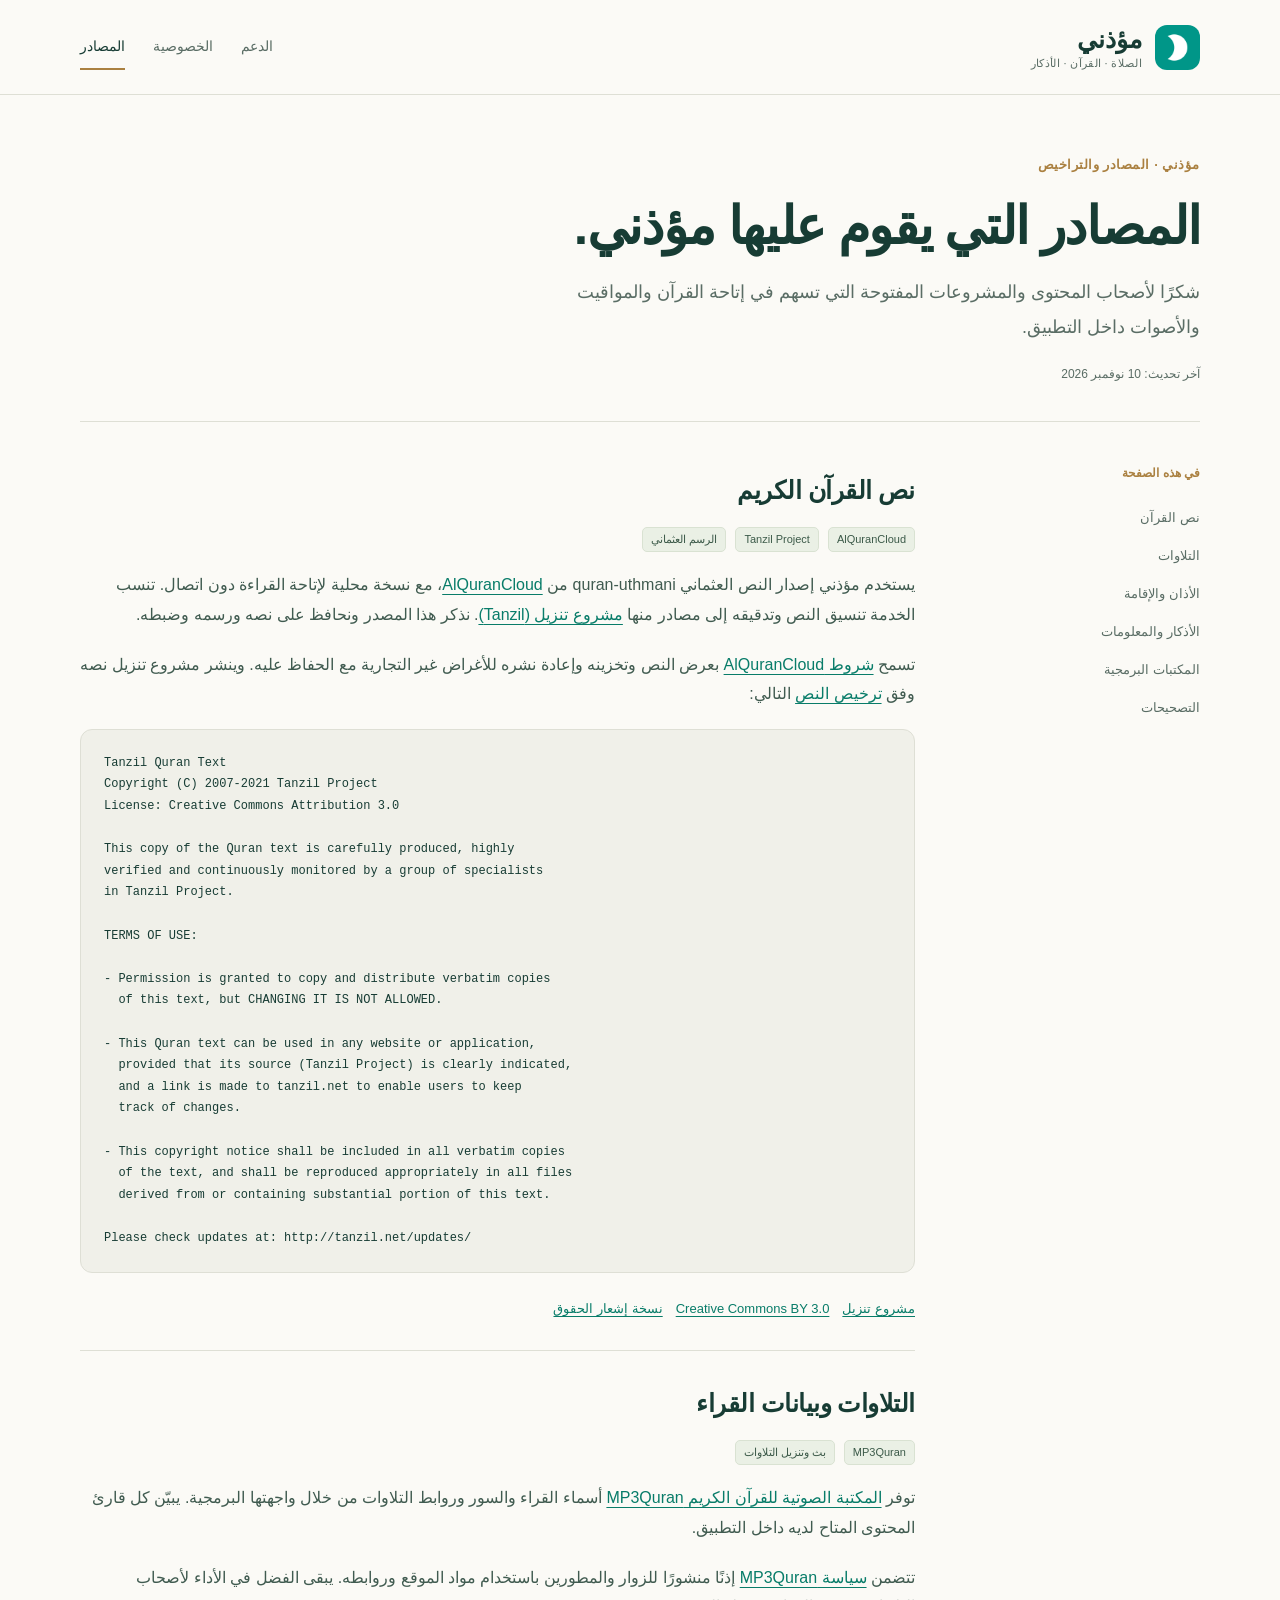
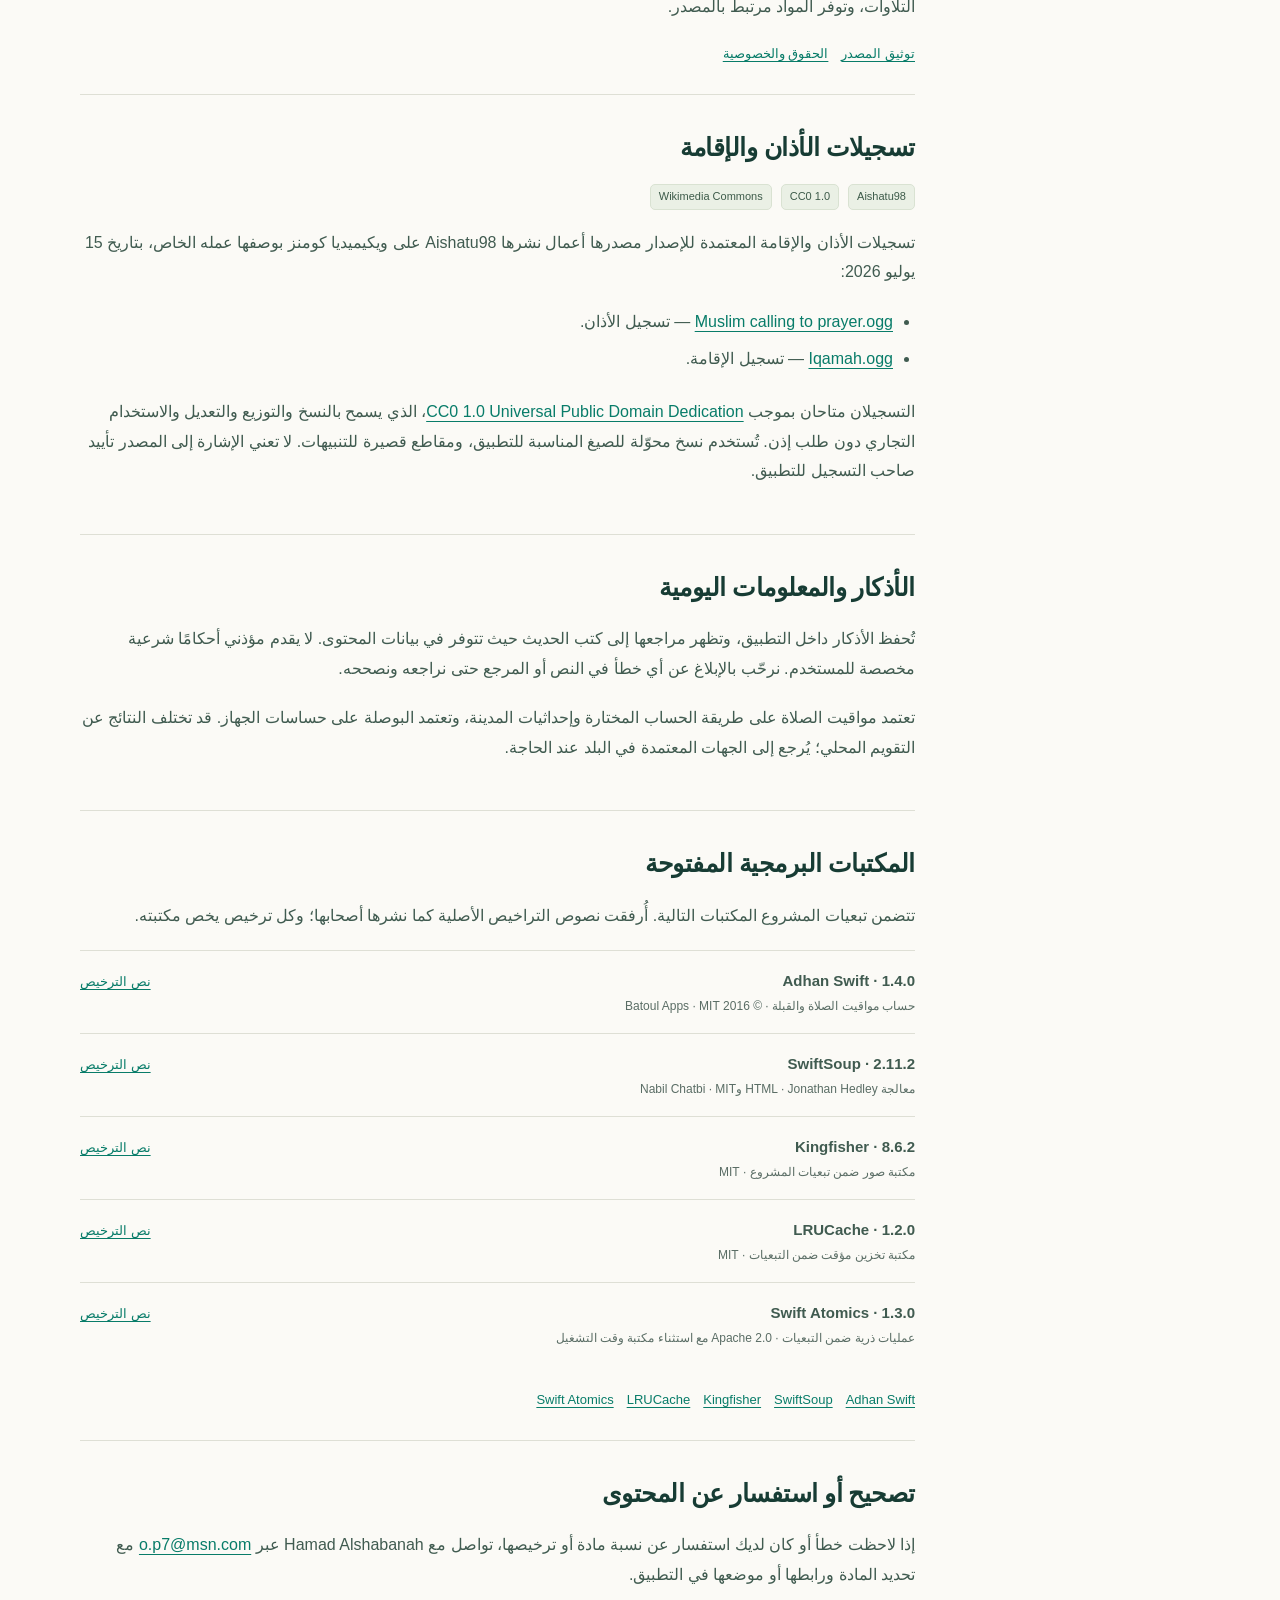
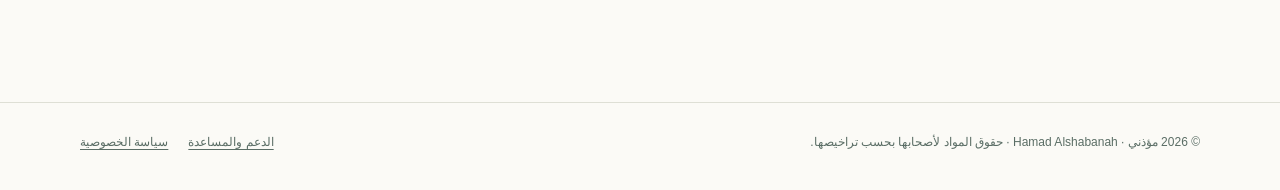
==== docs/sources.html @ fa2d1a16 "Add Moatheny support, privacy, and content license pages" ====
<!doctype html>
<html lang="ar" dir="rtl">
<head>
  <meta charset="utf-8">
  <meta name="viewport" content="width=device-width, initial-scale=1">
  <meta name="theme-color" content="#113e34">
  <title>المصادر والتراخيص — مؤذني</title>
  <meta name="description" content="مصادر محتوى مؤذني وتراخيص القرآن والتلاوات وأصوات الأذان والإقامة والمكتبات البرمجية.">
  <link rel="canonical" href="https://hamads85.github.io/Moatheny/sources.html">
  <link rel="icon" type="image/png" href="assets/app-icon.png">
  <link rel="apple-touch-icon" href="assets/app-icon.png">
  <link rel="stylesheet" href="assets/style.css">
</head>
<body>
  <a class="skip" href="#main">انتقل إلى المحتوى</a>
  <header class="site-header"><div class="wrap header-inner"><a class="brand" href="index.html" aria-label="مؤذني — الصفحة الرئيسية"><img src="assets/app-icon.png" width="45" height="45" alt=""><span><span class="brand-name">مؤذني</span><span class="brand-note">الصلاة · القرآن · الأذكار</span></span></a><nav class="nav" aria-label="التنقل الرئيسي"><a href="index.html">الدعم</a><a href="privacy.html">الخصوصية</a><a href="sources.html" aria-current="page">المصادر</a></nav></div></header>
  <main id="main" class="wrap">
    <header class="page-header">
      <span class="eyebrow">مؤذني · المصادر والتراخيص</span>
      <h1>المصادر التي يقوم عليها مؤذني.</h1>
      <p class="lead">شكرًا لأصحاب المحتوى والمشروعات المفتوحة التي تسهم في إتاحة القرآن والمواقيت والأصوات داخل التطبيق.</p>
      <div class="meta"><span>آخر تحديث: <time datetime="2026-11-10">10 نوفمبر 2026</time></span></div>
    </header>
    <div class="article-layout">
      <nav class="toc" aria-label="محتويات المصادر"><span class="toc-title">في هذه الصفحة</span><a href="#quran">نص القرآن</a><a href="#recitations">التلاوات</a><a href="#adhan-audio">الأذان والإقامة</a><a href="#azkar">الأذكار والمعلومات</a><a href="#libraries">المكتبات البرمجية</a><a href="#corrections">التصحيحات</a></nav>
      <article class="article">
        <section id="quran">
          <h2>نص القرآن الكريم</h2>
          <div class="source-meta"><span class="tag" lang="en" dir="ltr">AlQuranCloud</span><span class="tag" lang="en" dir="ltr">Tanzil Project</span><span class="tag">الرسم العثماني</span></div>
          <p>يستخدم مؤذني إصدار النص العثماني <span lang="en" dir="ltr">quran-uthmani</span> من <a href="https://alquran.cloud/">AlQuranCloud</a>، مع نسخة محلية لإتاحة القراءة دون اتصال. تنسب الخدمة تنسيق النص وتدقيقه إلى مصادر منها <a href="https://tanzil.net/">مشروع تنزيل (Tanzil)</a>. نذكر هذا المصدر ونحافظ على نصه ورسمه وضبطه.</p>
          <p>تسمح <a href="https://alquran.cloud/terms-and-conditions">شروط AlQuranCloud</a> بعرض النص وتخزينه وإعادة نشره للأغراض غير التجارية مع الحفاظ عليه. وينشر مشروع تنزيل نصه وفق <a href="https://tanzil.net/docs/Text_License">ترخيص النص</a> التالي:</p>
          <pre class="license" lang="en" dir="ltr">Tanzil Quran Text
Copyright (C) 2007-2021 Tanzil Project
License: Creative Commons Attribution 3.0

This copy of the Quran text is carefully produced, highly
verified and continuously monitored by a group of specialists
in Tanzil Project.

TERMS OF USE:

- Permission is granted to copy and distribute verbatim copies
  of this text, but CHANGING IT IS NOT ALLOWED.

- This Quran text can be used in any website or application,
  provided that its source (Tanzil Project) is clearly indicated,
  and a link is made to tanzil.net to enable users to keep
  track of changes.

- This copyright notice shall be included in all verbatim copies
  of the text, and shall be reproduced appropriately in all files
  derived from or containing substantial portion of this text.

Please check updates at: http://tanzil.net/updates/</pre>
          <div class="license-links"><a href="https://tanzil.net/">مشروع تنزيل</a><a href="https://creativecommons.org/licenses/by/3.0/">Creative Commons BY 3.0</a><a href="licenses/Tanzil-NOTICE.txt">نسخة إشعار الحقوق</a></div>
        </section>
        <section id="recitations">
          <h2>التلاوات وبيانات القراء</h2>
          <div class="source-meta"><span class="tag" lang="en" dir="ltr">MP3Quran</span><span class="tag">بث وتنزيل التلاوات</span></div>
          <p>توفر <a href="https://www.mp3quran.net/ar">المكتبة الصوتية للقرآن الكريم MP3Quran</a> أسماء القراء والسور وروابط التلاوات من خلال واجهتها البرمجية. يبيّن كل قارئ المحتوى المتاح لديه داخل التطبيق.</p>
          <p>تتضمن <a href="https://apiquran.mp3quran.net/sw/privacy">سياسة MP3Quran</a> إذنًا منشورًا للزوار والمطورين باستخدام مواد الموقع وروابطه. يبقى الفضل في الأداء لأصحاب التلاوات، وتوفر المواد مرتبط بالمصدر.</p>
          <div class="license-links"><a href="https://www.mp3quran.net/ar/api">توثيق المصدر</a><a href="https://apiquran.mp3quran.net/sw/privacy">الحقوق والخصوصية</a></div>
        </section>
        <section id="adhan-audio">
          <h2>تسجيلات الأذان والإقامة</h2>
          <div class="source-meta"><span class="tag" lang="en" dir="ltr">Aishatu98</span><span class="tag" lang="en" dir="ltr">CC0 1.0</span><span class="tag" lang="en" dir="ltr">Wikimedia Commons</span></div>
          <p>تسجيلات الأذان والإقامة المعتمدة للإصدار مصدرها أعمال نشرها <span lang="en" dir="ltr">Aishatu98</span> على ويكيميديا كومنز بوصفها عمله الخاص، بتاريخ 15 يوليو 2026:</p>
          <ul>
            <li><a href="https://commons.wikimedia.org/wiki/File:Muslim_calling_to_prayer.ogg" lang="en" dir="ltr">Muslim calling to prayer.ogg</a> — تسجيل الأذان.</li>
            <li><a href="https://commons.wikimedia.org/wiki/File:Iqamah.ogg" lang="en" dir="ltr">Iqamah.ogg</a> — تسجيل الإقامة.</li>
          </ul>
          <p>التسجيلان متاحان بموجب <a href="https://creativecommons.org/publicdomain/zero/1.0/">CC0 1.0 Universal Public Domain Dedication</a>، الذي يسمح بالنسخ والتوزيع والتعديل والاستخدام التجاري دون طلب إذن. تُستخدم نسخ محوّلة للصيغ المناسبة للتطبيق، ومقاطع قصيرة للتنبيهات. لا تعني الإشارة إلى المصدر تأييد صاحب التسجيل للتطبيق.</p>
        </section>
        <section id="azkar">
          <h2>الأذكار والمعلومات اليومية</h2>
          <p>تُحفظ الأذكار داخل التطبيق، وتظهر مراجعها إلى كتب الحديث حيث تتوفر في بيانات المحتوى. لا يقدم مؤذني أحكامًا شرعية مخصصة للمستخدم. نرحّب بالإبلاغ عن أي خطأ في النص أو المرجع حتى نراجعه ونصححه.</p>
          <p>تعتمد مواقيت الصلاة على طريقة الحساب المختارة وإحداثيات المدينة، وتعتمد البوصلة على حساسات الجهاز. قد تختلف النتائج عن التقويم المحلي؛ يُرجع إلى الجهات المعتمدة في البلد عند الحاجة.</p>
        </section>
        <section id="libraries">
          <h2>المكتبات البرمجية المفتوحة</h2>
          <p>تتضمن تبعيات المشروع المكتبات التالية. أُرفقت نصوص التراخيص الأصلية كما نشرها أصحابها؛ وكل ترخيص يخص مكتبته.</p>
          <ul class="dependency-list">
            <li><div><strong lang="en" dir="ltr">Adhan Swift · 1.4.0</strong><span>حساب مواقيت الصلاة والقبلة · © 2016 Batoul Apps · MIT</span></div><a href="licenses/adhan-swift-LICENSE.txt">نص الترخيص</a></li>
            <li><div><strong lang="en" dir="ltr">SwiftSoup · 2.11.2</strong><span>معالجة HTML · Jonathan Hedley وNabil Chatbi · MIT</span></div><a href="licenses/SwiftSoup-LICENSE.txt">نص الترخيص</a></li>
            <li><div><strong lang="en" dir="ltr">Kingfisher · 8.6.2</strong><span>مكتبة صور ضمن تبعيات المشروع · MIT</span></div><a href="licenses/Kingfisher-LICENSE.txt">نص الترخيص</a></li>
            <li><div><strong lang="en" dir="ltr">LRUCache · 1.2.0</strong><span>مكتبة تخزين مؤقت ضمن التبعيات · MIT</span></div><a href="licenses/LRUCache-LICENSE.txt">نص الترخيص</a></li>
            <li><div><strong lang="en" dir="ltr">Swift Atomics · 1.3.0</strong><span>عمليات ذرية ضمن التبعيات · Apache 2.0 مع استثناء مكتبة وقت التشغيل</span></div><a href="licenses/swift-atomics-LICENSE.txt">نص الترخيص</a></li>
          </ul>
          <div class="license-links"><a href="https://github.com/batoulapps/adhan-swift">Adhan Swift</a><a href="https://github.com/scinfu/SwiftSoup">SwiftSoup</a><a href="https://github.com/onevcat/Kingfisher">Kingfisher</a><a href="https://github.com/nicklockwood/LRUCache">LRUCache</a><a href="https://github.com/apple/swift-atomics">Swift Atomics</a></div>
        </section>
        <section id="corrections">
          <h2>تصحيح أو استفسار عن المحتوى</h2>
          <p>إذا لاحظت خطأ أو كان لديك استفسار عن نسبة مادة أو ترخيصها، تواصل مع <span lang="en" dir="ltr">Hamad Alshabanah</span> عبر <a href="mailto:o.p7@msn.com" dir="ltr">o.p7@msn.com</a> مع تحديد المادة ورابطها أو موضعها في التطبيق.</p>
        </section>
      </article>
    </div>
  </main>
  <footer class="site-footer"><div class="wrap footer-inner"><p>© 2026 مؤذني · <span lang="en" dir="ltr">Hamad Alshabanah</span> · حقوق المواد لأصحابها بحسب تراخيصها.</p><div class="footer-links"><a href="index.html">الدعم والمساعدة</a><a href="privacy.html">سياسة الخصوصية</a></div></div></footer>
</body>
</html>
---- docs/assets/style.css ----
:root{color-scheme:light;--ink:#173c34;--muted:#5a6d65;--green:#087c69;--deep:#113e34;--teal:#00998a;--gold:#aa8040;--paper:#fbfaf6;--line:#dedfd5;--white:#fff;--soft:#eef3eb;--radius:22px}
*{box-sizing:border-box}
html{scroll-behavior:smooth;scroll-padding-top:100px}
body{margin:0;background:var(--paper);color:var(--ink);font-family:-apple-system,BlinkMacSystemFont,"Segoe UI",Tahoma,Arial,sans-serif;font-size:17px;line-height:1.85;-webkit-font-smoothing:antialiased}
a{color:var(--green);text-underline-offset:.22em;text-decoration-thickness:1px}
a:hover{text-decoration-thickness:2px}
a:focus-visible,summary:focus-visible{outline:3px solid var(--gold);outline-offset:5px;border-radius:5px}
img{max-width:100%;height:auto;display:block}
button,a{-webkit-tap-highlight-color:transparent}
::selection{background:#d8e8d6;color:var(--deep)}
.wrap{width:min(1120px,calc(100% - 64px));margin-inline:auto}
.skip{position:absolute;inset-block-start:-100px;inset-inline-start:24px;padding:10px 18px;background:var(--deep);color:white;z-index:10}
.skip:focus{inset-block-start:8px}
.site-header{border-bottom:1px solid var(--line);background:rgba(251,250,246,.96)}
.header-inner{display:flex;align-items:center;justify-content:space-between;gap:30px;min-height:94px}
.brand{display:flex;align-items:center;gap:13px;color:var(--ink);text-decoration:none;flex-shrink:0}
.brand img{width:45px;height:45px;border-radius:12px}
.brand-name{display:block;font-size:25px;font-weight:750;line-height:1.3}
.brand-note{display:block;font-size:11px;color:var(--muted);letter-spacing:.03em;line-height:1.5}
.nav{display:flex;flex-wrap:wrap;align-items:center;gap:28px;font-size:14px}
.nav a{color:var(--muted);text-decoration:none;padding:10px 0}
.nav a:hover,.nav a[aria-current=page]{color:var(--ink)}
.nav a[aria-current=page]{box-shadow:inset 0 -2px var(--gold)}
.eyebrow{display:block;color:var(--gold);font-size:13px;font-weight:700;letter-spacing:.04em;margin-bottom:20px}
h1,h2,h3,p{margin-top:0}
h1{font-size:clamp(38px,5.4vw,67px);line-height:1.35;font-weight:760;letter-spacing:-1.4px;margin-bottom:24px}
h2{font-size:clamp(26px,3vw,35px);line-height:1.5;letter-spacing:-.5px;margin-bottom:18px}
h3{font-size:20px;line-height:1.6;margin-bottom:10px}
p{margin-bottom:20px}
.lead{color:var(--muted);font-size:19px;line-height:1.95;max-width:650px}
.hero{padding-block:74px 70px;display:grid;grid-template-columns:minmax(0,1.45fr) minmax(240px,.8fr);align-items:center;gap:80px}
.hero-copy h1 span{color:var(--green)}
.hero-copy .lead{max-width:600px}
.hero-art{position:relative;min-height:330px;display:flex;justify-content:center;align-items:center}
.icon-panel{width:min(300px,100%);aspect-ratio:1;border-radius:64px;padding:24px;background:#e7eee5;border:1px solid #d7e0d3;transform:rotate(-7deg)}
.icon-panel img{width:100%;border-radius:46px;transform:rotate(7deg);box-shadow:0 20px 35px -20px #113e3455}
.hero-art:before,.hero-art:after{content:"";position:absolute;border:1px solid #b8c6b5;border-radius:50%;z-index:-1}
.hero-art:before{width:330px;height:330px}
.hero-art:after{width:365px;height:365px;border-style:dashed;opacity:.65}
.actions{display:flex;flex-wrap:wrap;align-items:center;gap:14px;margin-top:28px}
.button{display:inline-flex;align-items:center;justify-content:center;gap:10px;padding:11px 23px;border-radius:10px;font-size:15px;font-weight:650;text-decoration:none;border:1px solid var(--green);background:var(--green);color:white;min-height:50px}
.button:hover{background:var(--deep);border-color:var(--deep)}
.button.secondary{background:transparent;border-color:#bbc8ba;color:var(--ink)}
.button.secondary:hover{background:var(--soft)}
.small-note{display:block;color:var(--muted);font-size:13px;margin-top:18px}
.feature-strip{background:var(--deep);color:#f7faf3;border-radius:var(--radius);padding:36px 40px;display:grid;grid-template-columns:repeat(3,1fr);gap:35px}
.feature-strip section+section{border-inline-start:1px solid #ffffff25;padding-inline-start:35px}
.feature-strip h2{font-size:19px;margin:0 0 8px}
.feature-strip p{font-size:14px;color:#c4d5c9;margin:0;line-height:1.9}
.feature-number{color:#d8b579;font-size:11px;letter-spacing:.15em;display:block;margin-bottom:8px}
.section{padding-block:72px;border-bottom:1px solid var(--line)}
.section-heading{max-width:620px;margin-bottom:35px}
.section-heading p{color:var(--muted)}
.support-layout{display:grid;grid-template-columns:260px minmax(0,1fr);gap:65px;align-items:start}
.contact-aside{background:var(--soft);padding:27px;border-radius:16px}
.contact-aside p{color:var(--muted);font-size:14px;margin-bottom:16px}
.email{direction:ltr;unicode-bidi:isolate;font-weight:650;font-size:17px}
.contact-aside .label{display:block;color:var(--muted);font-size:12px;margin-top:18px}
.faq details{border-top:1px solid var(--line);padding:0}
.faq details:last-child{border-bottom:1px solid var(--line)}
.faq summary{padding:22px 0;cursor:pointer;font-size:18px;font-weight:650;list-style:none;display:flex;align-items:center;justify-content:space-between;gap:20px}
.faq summary::-webkit-details-marker{display:none}
.faq summary:after{content:"+";color:var(--gold);font-size:24px;font-weight:400;line-height:1;flex-shrink:0}
.faq details[open] summary:after{content:"−"}
.faq details p,.faq details ul{font-size:15px;color:var(--muted);margin-bottom:22px;max-width:690px}
.faq details ul{padding-inline-start:22px}
.info-links{display:grid;grid-template-columns:1fr 1fr;gap:24px;padding-block:42px}
.info-link{border:1px solid var(--line);border-radius:16px;padding:27px 30px;text-decoration:none;display:block;background:#ffffff70}
.info-link .link-title{color:var(--ink);display:block;font-size:20px;font-weight:650;margin-bottom:5px}
.info-link .link-copy{color:var(--muted);display:block;font-size:14px}
.info-link:hover{border-color:var(--green);background:var(--white)}
.site-footer{border-top:1px solid var(--line);padding:28px 0 36px;color:var(--muted);font-size:12px}
.footer-inner{display:flex;justify-content:space-between;gap:20px;align-items:center;flex-wrap:wrap}
.footer-inner p{margin:0}
.footer-links{display:flex;gap:20px;flex-wrap:wrap}
.footer-links a{color:var(--muted)}
.page-header{padding-block:58px 35px;border-bottom:1px solid var(--line)}
.page-header h1{font-size:clamp(34px,4.5vw,52px);margin-bottom:14px}
.page-header .eyebrow{margin-bottom:14px}
.page-header .lead{font-size:18px;margin-bottom:18px}
.meta{font-size:12px;color:var(--muted);display:flex;gap:18px;flex-wrap:wrap;align-items:center}
.language-link{border:1px solid #b9c7b8;border-radius:7px;padding:4px 13px;text-decoration:none;font-size:13px}
.article-layout{display:grid;grid-template-columns:220px minmax(0,1fr);gap:65px;padding-block:40px 65px;align-items:start}
.toc{position:sticky;top:28px;font-size:13px}
.toc-title{color:var(--gold);font-weight:700;font-size:12px;display:block;margin-bottom:15px}
.toc a{display:block;text-decoration:none;color:var(--muted);padding:7px 0}
.toc a:hover{color:var(--green)}
.article{min-width:0;font-size:16px}
.article section{padding-block:8px 28px;margin-bottom:24px;border-bottom:1px solid var(--line)}
.article section:last-child{border-bottom:0;margin-bottom:0}
.article h2{font-size:25px;line-height:1.65;margin-bottom:16px}
.article h3{font-size:18px;margin-top:24px}
.article p,.article li{color:#405b50}
.article ul{padding-inline-start:22px;margin-top:0;margin-bottom:23px}
.article li{margin-block:8px}
.policy-intro{background:var(--soft);border-inline-start:3px solid var(--gold);border-radius:0 12px 12px 0;padding:25px 28px;margin-bottom:34px}
.policy-intro p:last-child{margin-bottom:0}
.article a{overflow-wrap:anywhere}
.article .english{direction:ltr;text-align:left;border-top:2px solid var(--deep);padding-top:36px;margin-top:42px}
.english .eyebrow{letter-spacing:.1em;font-size:11px}
.english h2{line-height:1.4}
.english p,.english li{line-height:1.8}
.source-meta{display:flex;gap:9px;flex-wrap:wrap;margin-bottom:18px}
.tag{font-size:11px;line-height:1.6;background:#eaf0e5;border:1px solid #d9e2d2;color:#3c5a49;border-radius:5px;padding:3px 8px}
.license{background:#f0f0e9;border:1px solid var(--line);border-radius:12px;padding:23px;direction:ltr;text-align:left;white-space:pre-wrap;font-family:ui-monospace,SFMono-Regular,Consolas,monospace;font-size:12px;line-height:1.8;overflow-wrap:anywhere;margin:18px 0 24px}
.license-links{display:flex;flex-wrap:wrap;gap:13px;font-size:13px;margin-top:13px}
.dependency-list{padding:0!important;list-style:none}
.dependency-list li{border-top:1px solid var(--line);padding-block:16px;margin:0;display:flex;align-items:baseline;justify-content:space-between;gap:20px}
.dependency-list strong{font-size:15px;display:block}
.dependency-list span{display:block;color:var(--muted);font-size:12px}
.dependency-list a{font-size:13px;white-space:nowrap}
@media(min-width:1500px){.hero{padding-block:100px 90px}}
@media(max-width:900px){.hero{gap:35px;grid-template-columns:minmax(0,1.25fr) minmax(220px,.75fr)}.hero-art{min-height:270px}.icon-panel{width:230px;padding:18px;border-radius:52px}.icon-panel img{border-radius:35px}.hero-art:before{width:260px;height:260px}.hero-art:after{width:290px;height:290px}.support-layout{grid-template-columns:220px minmax(0,1fr);gap:35px}.article-layout{grid-template-columns:170px minmax(0,1fr);gap:35px}.feature-strip{padding:30px;gap:24px}.feature-strip section+section{padding-inline-start:24px}}
@media(max-width:680px){.wrap{width:calc(100% - 40px)}.header-inner{min-height:85px;gap:16px}.brand-name{font-size:22px}.brand-note{font-size:10px}.brand img{width:39px;height:39px;border-radius:10px}.nav{gap:16px;font-size:12px}.nav a{padding-block:8px}.hero{padding-block:42px 38px;grid-template-columns:1fr;gap:22px}.hero-art{min-height:225px;grid-row:1}.icon-panel{width:170px;border-radius:40px;padding:12px}.icon-panel img{border-radius:28px}.hero-art:before{width:200px;height:200px}.hero-art:after{width:226px;height:226px}.hero-copy{text-align:center}.hero-copy .eyebrow{margin-bottom:12px}.hero-copy h1{font-size:42px;margin-bottom:18px;letter-spacing:-1px}.hero-copy .lead{font-size:17px}.actions{justify-content:center}.feature-strip{grid-template-columns:1fr;padding:27px;gap:23px}.feature-strip section+section{border-inline-start:0;border-top:1px solid #ffffff25;padding-inline-start:0;padding-top:22px}.feature-strip h2{font-size:19px}.feature-strip p{font-size:14px}.section{padding-block:43px}.section-heading{margin-bottom:24px}.support-layout{grid-template-columns:1fr;gap:28px}.contact-aside{padding:23px}.faq summary{font-size:16px;padding-block:20px}.info-links{grid-template-columns:1fr;gap:16px;padding-block:30px}.info-link{padding:23px}.site-footer{padding-block:25px}.footer-inner{gap:15px}.footer-links{gap:17px}.page-header{padding-top:39px}.page-header .lead{font-size:16px}.article-layout{grid-template-columns:1fr;gap:26px;padding-block:26px 40px}.toc{position:static;display:flex;flex-wrap:wrap;column-gap:20px;row-gap:0;border-bottom:1px solid var(--line);padding-bottom:20px}.toc-title{width:100%;margin-bottom:6px}.toc a{font-size:12px;padding-block:4px}.article{font-size:15px}.article h2{font-size:23px}.policy-intro{padding:22px}.article section{padding-bottom:20px;margin-bottom:20px}.dependency-list li{align-items:center}.license{padding:17px;font-size:11px}}
@media(max-width:400px){.wrap{width:calc(100% - 30px)}.header-inner{align-items:center;gap:12px;flex-wrap:wrap;padding-block:16px}.nav{width:100%;justify-content:space-between;gap:12px}.hero-copy h1{font-size:36px}.button{width:100%}}
@media(prefers-reduced-motion:reduce){html{scroll-behavior:auto}}
@media print{.site-header,.site-footer,.toc,.actions,.skip{display:none}.wrap{width:100%}.article-layout{display:block}.article a{color:inherit}.article section{break-inside:avoid}.hero-art:before,.hero-art:after{display:none}}
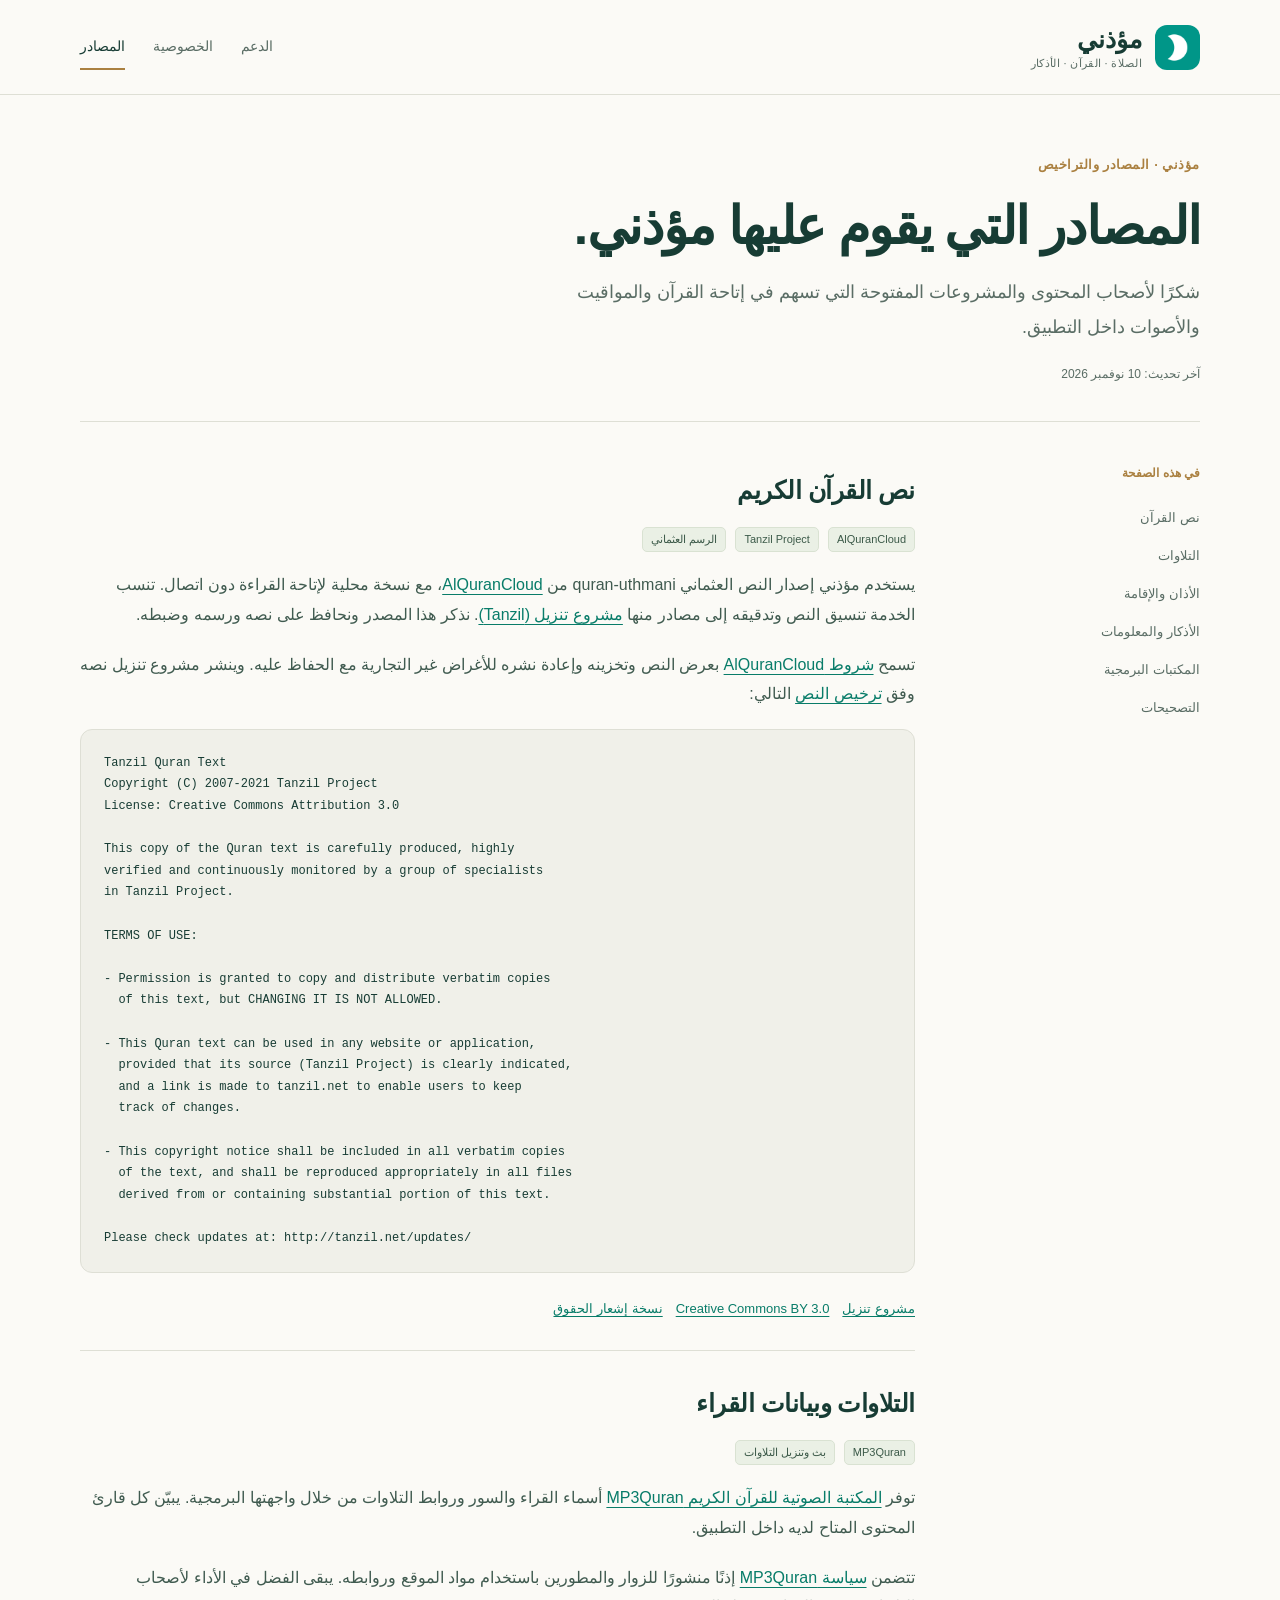
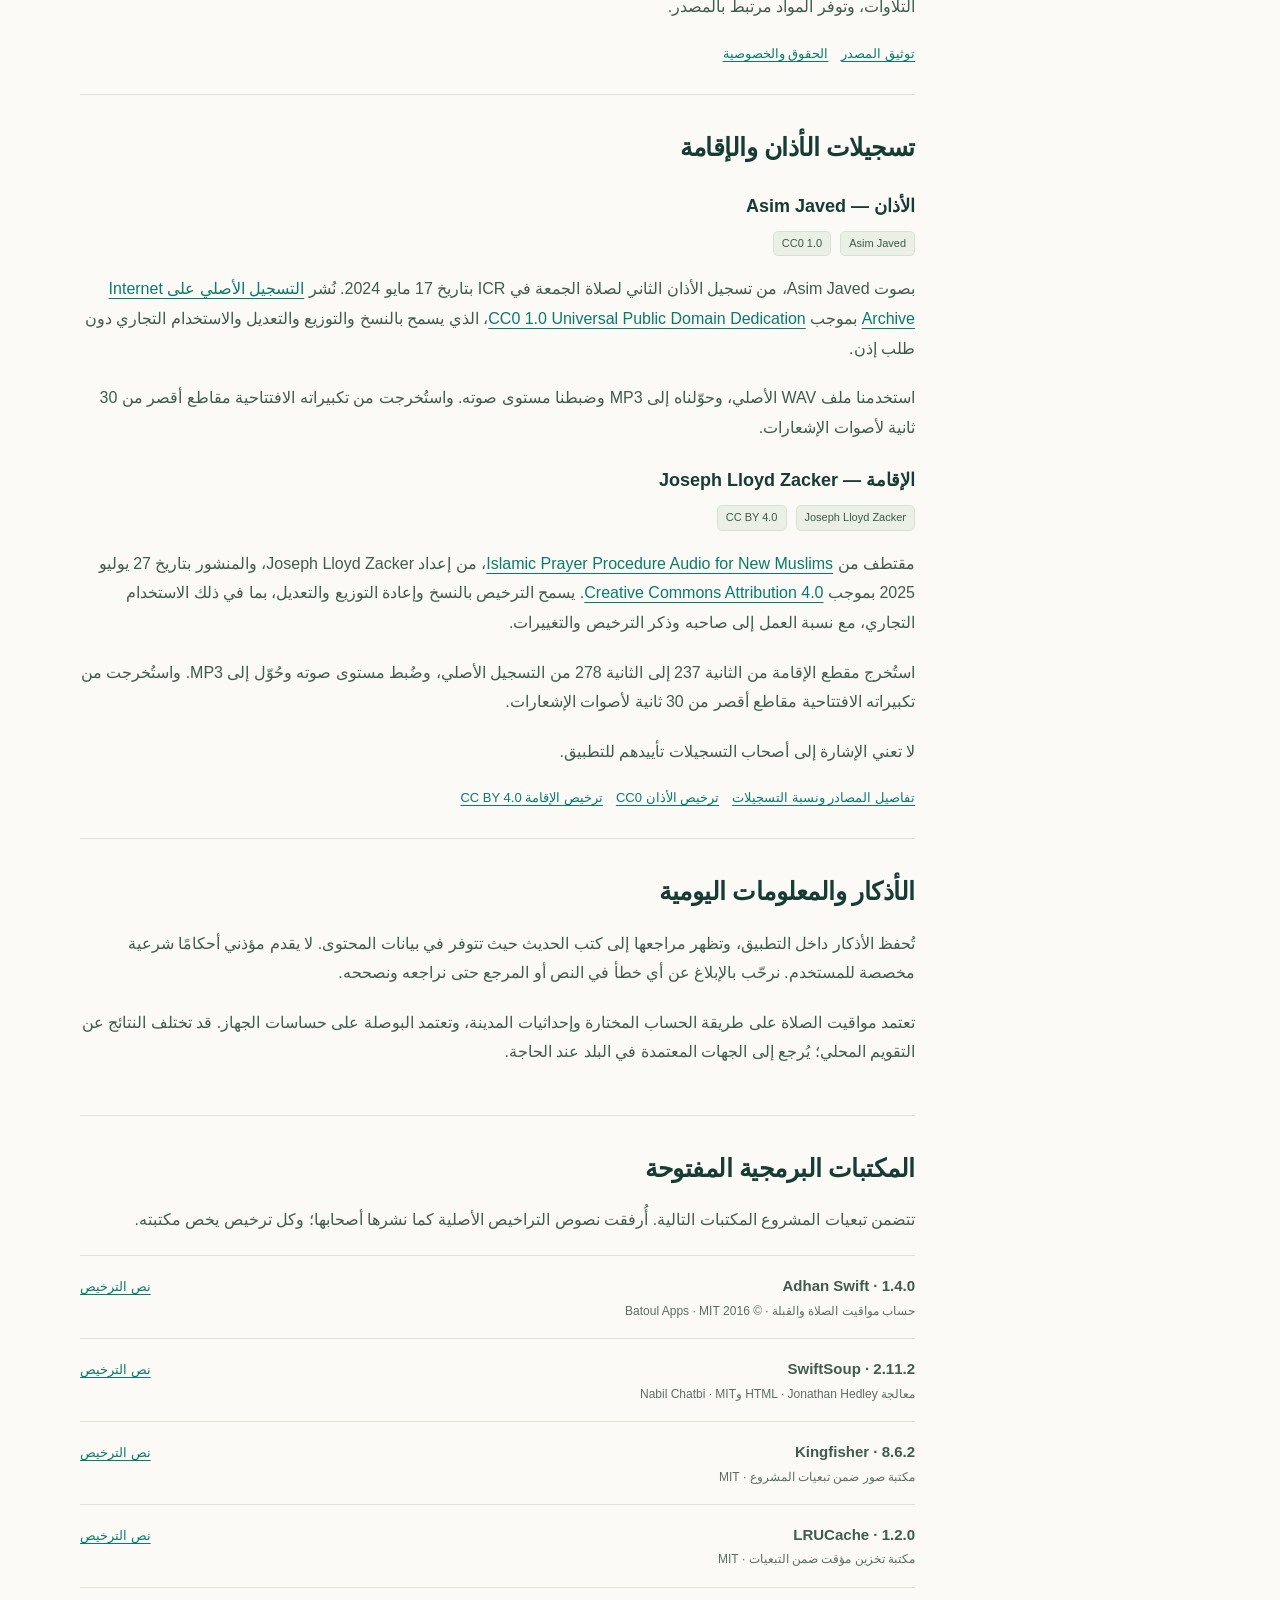
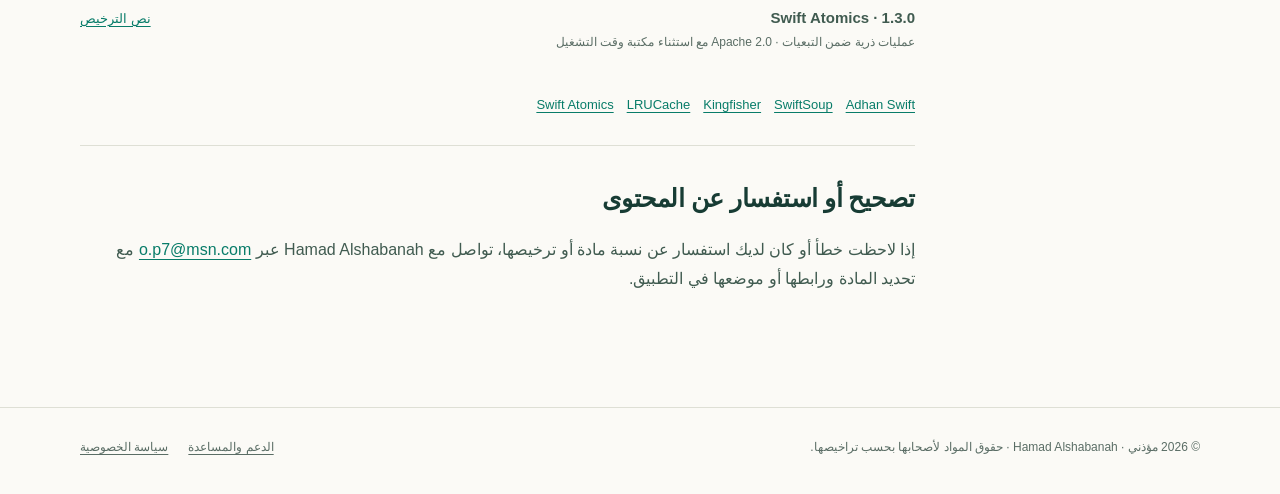
==== commit 4a799383: "Document selected licensed adhan and iqama recordings" ====
--- a/docs/sources.html
+++ b/docs/sources.html
@@ -63,13 +63,16 @@
         </section>
         <section id="adhan-audio">
           <h2>تسجيلات الأذان والإقامة</h2>
-          <div class="source-meta"><span class="tag" lang="en" dir="ltr">Aishatu98</span><span class="tag" lang="en" dir="ltr">CC0 1.0</span><span class="tag" lang="en" dir="ltr">Wikimedia Commons</span></div>
-          <p>تسجيلات الأذان والإقامة المعتمدة للإصدار مصدرها أعمال نشرها <span lang="en" dir="ltr">Aishatu98</span> على ويكيميديا كومنز بوصفها عمله الخاص، بتاريخ 15 يوليو 2026:</p>
-          <ul>
-            <li><a href="https://commons.wikimedia.org/wiki/File:Muslim_calling_to_prayer.ogg" lang="en" dir="ltr">Muslim calling to prayer.ogg</a> — تسجيل الأذان.</li>
-            <li><a href="https://commons.wikimedia.org/wiki/File:Iqamah.ogg" lang="en" dir="ltr">Iqamah.ogg</a> — تسجيل الإقامة.</li>
-          </ul>
-          <p>التسجيلان متاحان بموجب <a href="https://creativecommons.org/publicdomain/zero/1.0/">CC0 1.0 Universal Public Domain Dedication</a>، الذي يسمح بالنسخ والتوزيع والتعديل والاستخدام التجاري دون طلب إذن. تُستخدم نسخ محوّلة للصيغ المناسبة للتطبيق، ومقاطع قصيرة للتنبيهات. لا تعني الإشارة إلى المصدر تأييد صاحب التسجيل للتطبيق.</p>
+          <h3>الأذان — Asim Javed</h3>
+          <div class="source-meta"><span class="tag" lang="en" dir="ltr">Asim Javed</span><span class="tag" lang="en" dir="ltr">CC0 1.0</span></div>
+          <p>بصوت <span lang="en" dir="ltr">Asim Javed</span>، من تسجيل الأذان الثاني لصلاة الجمعة في <span lang="en" dir="ltr">ICR</span> بتاريخ 17 مايو 2024. نُشر <a href="https://archive.org/details/icr-friday-prayer-2nd-adhan-17th-may-2024-9th-dhul-qadah-1445-by-asim-javed">التسجيل الأصلي على Internet Archive</a> بموجب <a href="https://creativecommons.org/publicdomain/zero/1.0/">CC0 1.0 Universal Public Domain Dedication</a>، الذي يسمح بالنسخ والتوزيع والتعديل والاستخدام التجاري دون طلب إذن.</p>
+          <p>استخدمنا ملف WAV الأصلي، وحوّلناه إلى MP3 وضبطنا مستوى صوته. واستُخرجت من تكبيراته الافتتاحية مقاطع أقصر من 30 ثانية لأصوات الإشعارات.</p>
+          <h3>الإقامة — Joseph Lloyd Zacker</h3>
+          <div class="source-meta"><span class="tag" lang="en" dir="ltr">Joseph Lloyd Zacker</span><span class="tag" lang="en" dir="ltr">CC BY 4.0</span></div>
+          <p>مقتطف من <a href="https://archive.org/details/salah-islamic-prayer-translation-with-audio" lang="en" dir="ltr">Islamic Prayer Procedure Audio for New Muslims</a>، من إعداد <span lang="en" dir="ltr">Joseph Lloyd Zacker</span>، والمنشور بتاريخ 27 يوليو 2025 بموجب <a href="https://creativecommons.org/licenses/by/4.0/">Creative Commons Attribution 4.0</a>. يسمح الترخيص بالنسخ وإعادة التوزيع والتعديل، بما في ذلك الاستخدام التجاري، مع نسبة العمل إلى صاحبه وذكر الترخيص والتغييرات.</p>
+          <p>استُخرج مقطع الإقامة من الثانية 237 إلى الثانية 278 من التسجيل الأصلي، وضُبط مستوى صوته وحُوّل إلى MP3. واستُخرجت من تكبيراته الافتتاحية مقاطع أقصر من 30 ثانية لأصوات الإشعارات.</p>
+          <p>لا تعني الإشارة إلى أصحاب التسجيلات تأييدهم للتطبيق.</p>
+          <div class="license-links"><a href="licenses/Audio-SOURCES.txt">تفاصيل المصادر ونسبة التسجيلات</a><a href="https://creativecommons.org/publicdomain/zero/1.0/">ترخيص الأذان CC0</a><a href="https://creativecommons.org/licenses/by/4.0/">ترخيص الإقامة CC BY 4.0</a></div>
         </section>
         <section id="azkar">
           <h2>الأذكار والمعلومات اليومية</h2>
